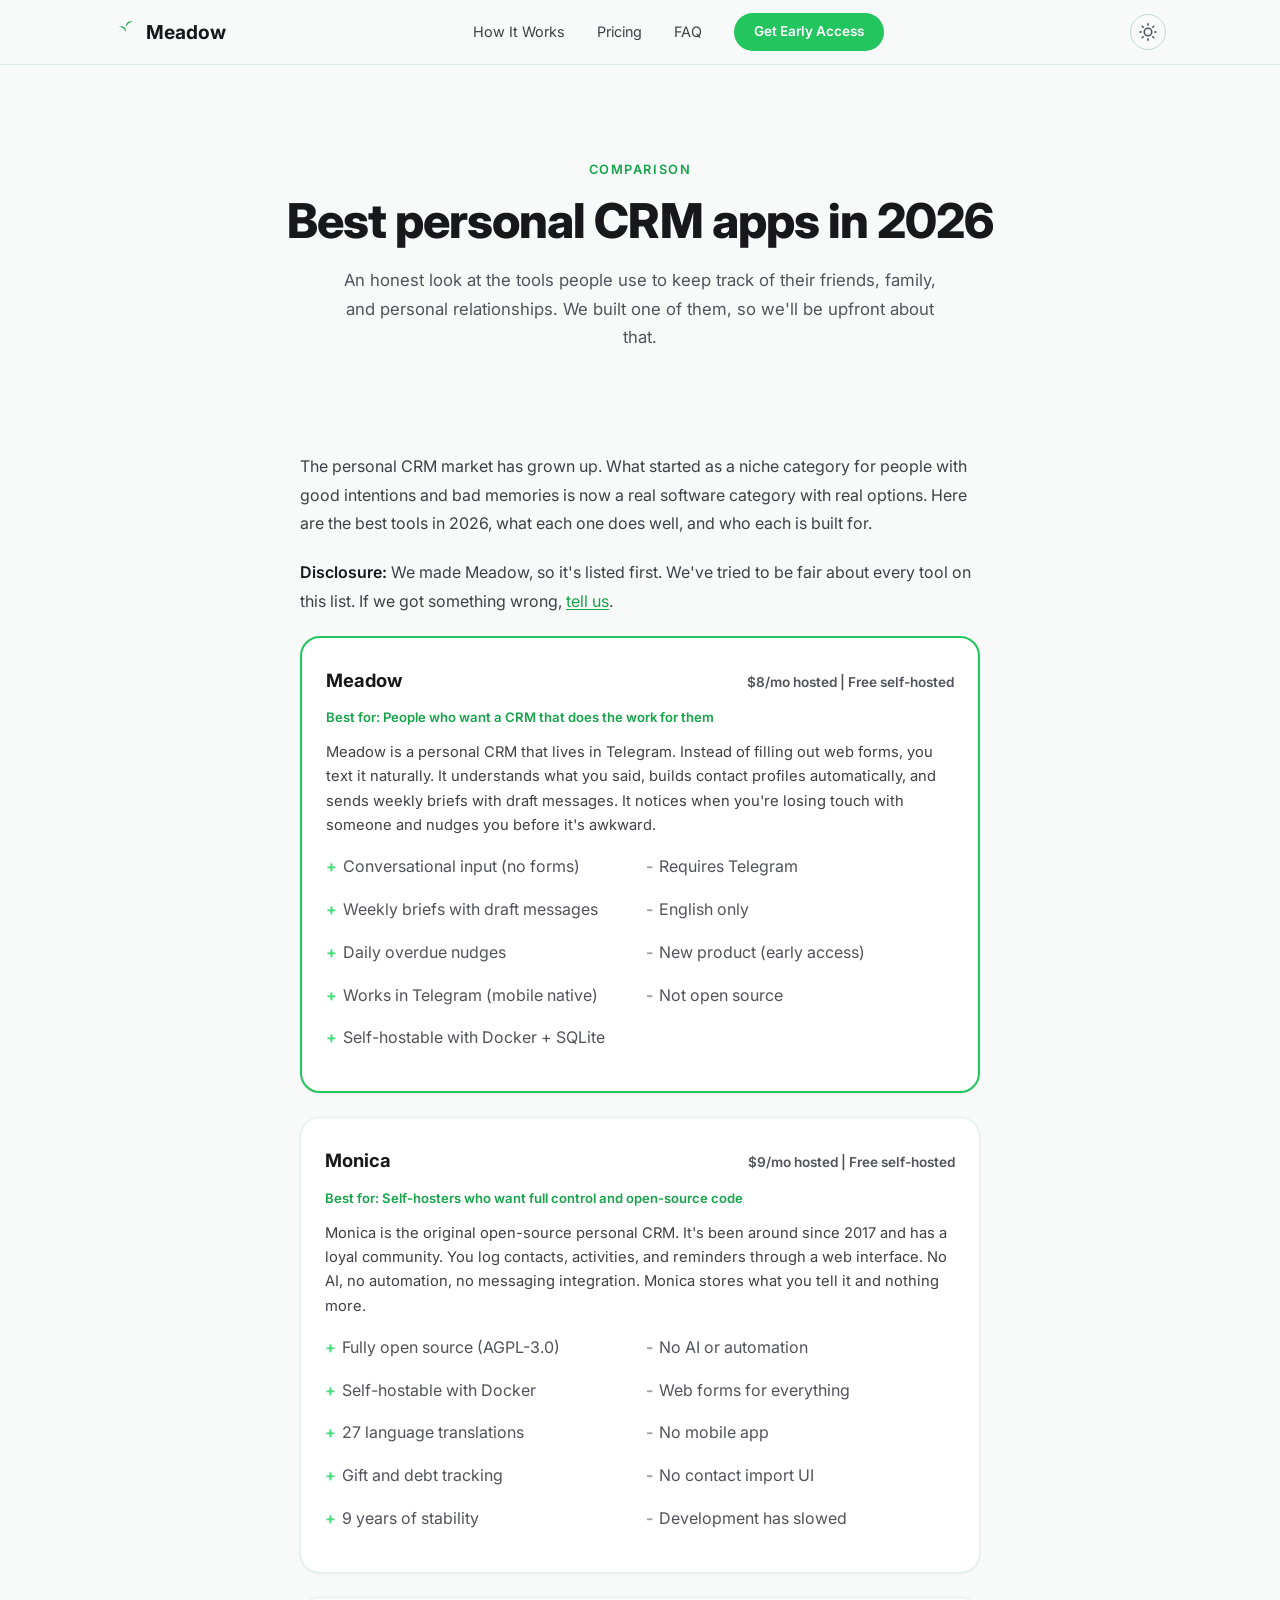
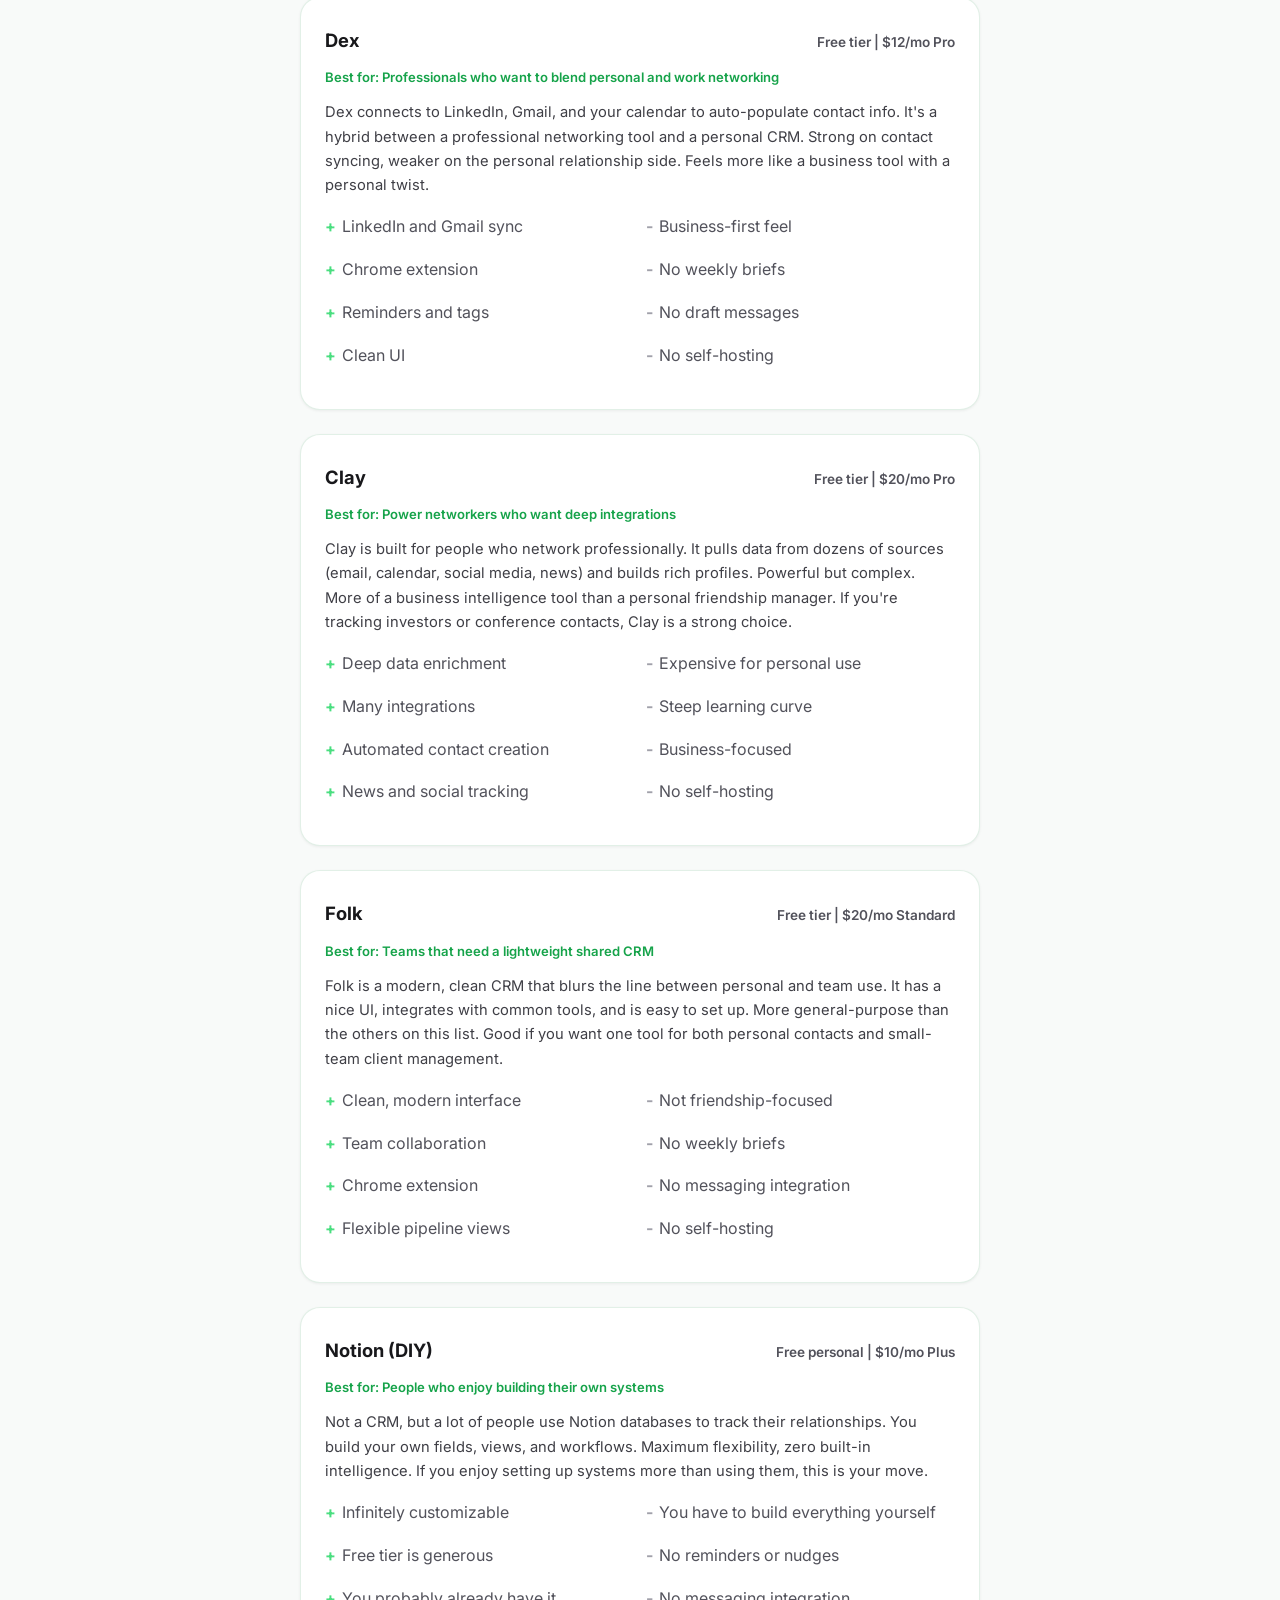
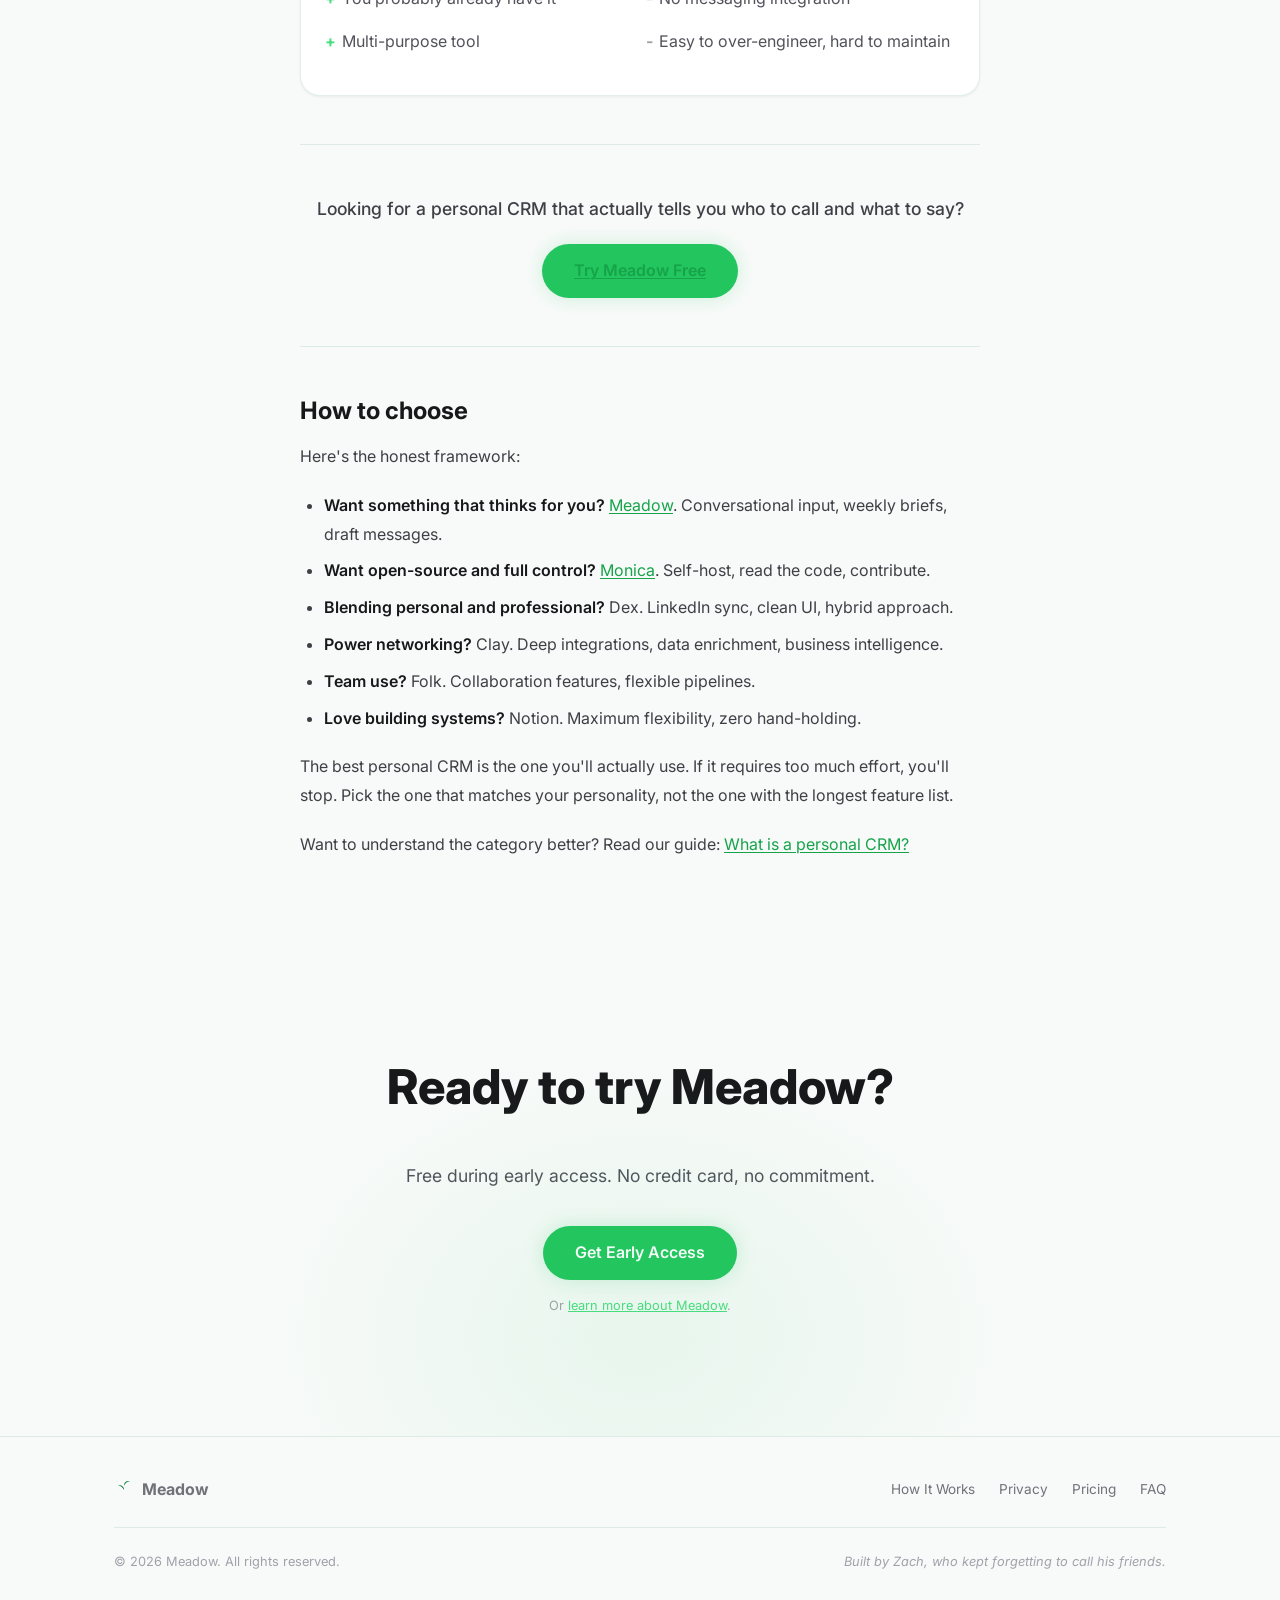
==== best-personal-crm.html @ 77548d85 "Update landing page" ====
<!DOCTYPE html>
<html lang="en" data-theme="light">
<head>
  <meta charset="UTF-8" />
  <meta name="viewport" content="width=device-width, initial-scale=1.0" />
  <title>Best Personal CRM Apps in 2026 | Meadow</title>
  <meta name="description" content="Compare the best personal CRM apps in 2026: Meadow, Monica, Dex, Clay, Folk, and Notion. Honest reviews with pricing, pros, and cons for each tool." />
  <link rel="canonical" href="https://zachmeditates.github.io/meadow-site/best-personal-crm.html" />
  <meta name="theme-color" content="#22c55e" />

  <!-- Open Graph -->
  <meta property="og:title" content="Best Personal CRM Apps in 2026 | Meadow" />
  <meta property="og:description" content="Compare the best personal CRM apps in 2026. Honest reviews of Meadow, Monica, Dex, Clay, Folk, and Notion." />
  <meta property="og:url" content="https://zachmeditates.github.io/meadow-site/best-personal-crm.html" />
  <meta property="og:type" content="article" />
  <meta property="og:site_name" content="Meadow" />
  <meta property="og:image" content="https://zachmeditates.github.io/meadow-site/og-image.png" />

  <!-- Twitter Card -->
  <meta name="twitter:card" content="summary_large_image" />
  <meta name="twitter:title" content="Best Personal CRM Apps in 2026 | Meadow" />
  <meta name="twitter:description" content="Compare the best personal CRM apps in 2026. Honest reviews of Meadow, Monica, Dex, Clay, Folk, and Notion." />
  <meta name="twitter:image" content="https://zachmeditates.github.io/meadow-site/og-image.png" />

  <link rel="icon" type="image/svg+xml" href="favicon.svg" />
  <link rel="preconnect" href="https://fonts.googleapis.com" />
  <link rel="preconnect" href="https://fonts.gstatic.com" crossorigin />
  <link href="https://fonts.googleapis.com/css2?family=Inter:wght@400;500;600;700;800&display=swap" rel="stylesheet" />
  <link rel="stylesheet" href="style.css?v=14" />

  <!-- Structured Data -->
  <script type="application/ld+json">
  {
    "@context": "https://schema.org",
    "@type": "Article",
    "headline": "Best Personal CRM Apps in 2026",
    "description": "An honest comparison of the best personal CRM tools for managing friendships and personal relationships in 2026.",
    "author": {
      "@type": "Person",
      "name": "Zach"
    },
    "publisher": {
      "@type": "Organization",
      "name": "Meadow"
    },
    "datePublished": "2026-03-16",
    "url": "https://zachmeditates.github.io/meadow-site/best-personal-crm.html"
  }
  </script>
</head>
<body>

  <!-- NAV -->
  <nav class="nav">
    <div class="nav__inner">
      <a href="index.html" class="nav__logo">
        <svg class="nav__icon" viewBox="0 0 24 24" fill="currentColor" role="img" aria-label="Meadow logo"><path d="M12 22v-9m0-1c-1-3-5-6-8-5 4-2 7 0 8 3m0-3c1-3 5-6 8-5-4-2-7 0-8 3m0-5c-.5-3-2-6-4-7 3 0 4 3 4 5m0-5c.5-3 2-6 4-7-3 0-4 3-4 5"/></svg>
        Meadow
      </a>
      <div class="nav__links">
        <a href="index.html#how-it-works">How It Works</a>
        <a href="index.html#pricing">Pricing</a>
        <a href="index.html#faq">FAQ</a>
        <a href="index.html#signup" class="btn btn--sm">Get Early Access</a>
      </div>
      <div class="nav__right">
        <button class="theme-toggle" aria-label="Toggle theme" id="theme-btn">
          <svg class="theme-toggle__dark" viewBox="0 0 24 24" fill="none" stroke="currentColor" stroke-width="2" stroke-linecap="round" stroke-linejoin="round"><path d="M21 12.79A9 9 0 1 1 11.21 3 7 7 0 0 0 21 12.79z"/></svg>
          <svg class="theme-toggle__light" viewBox="0 0 24 24" fill="none" stroke="currentColor" stroke-width="2" stroke-linecap="round" stroke-linejoin="round"><circle cx="12" cy="12" r="5"/><line x1="12" y1="1" x2="12" y2="3"/><line x1="12" y1="21" x2="12" y2="23"/><line x1="4.22" y1="4.22" x2="5.64" y2="5.64"/><line x1="18.36" y1="18.36" x2="19.78" y2="19.78"/><line x1="1" y1="12" x2="3" y2="12"/><line x1="21" y1="12" x2="23" y2="12"/><line x1="4.22" y1="19.78" x2="5.64" y2="18.36"/><line x1="18.36" y1="5.64" x2="19.78" y2="4.22"/></svg>
        </button>
        <button class="nav__mobile" aria-label="Menu" id="nav-mobile-btn">
          <svg viewBox="0 0 24 24" fill="none" stroke="currentColor" stroke-width="2"><path d="M3 12h18M3 6h18M3 18h18"/></svg>
        </button>
      </div>
    </div>
  </nav>

  <main>

  <!-- HERO -->
  <section class="article-hero">
    <div class="container">
      <div class="section-label">Comparison</div>
      <h1 class="article-hero__title">Best personal CRM apps in 2026</h1>
      <p class="article-hero__sub">An honest look at the tools people use to keep track of their friends, family, and personal relationships. We built one of them, so we'll be upfront about that.</p>
    </div>
  </section>

  <!-- ARTICLE BODY -->
  <section class="article">
    <div class="container">
      <div class="article__body">

        <p>The personal CRM market has grown up. What started as a niche category for people with good intentions and bad memories is now a real software category with real options. Here are the best tools in 2026, what each one does well, and who each is built for.</p>
        <p><strong>Disclosure:</strong> We made Meadow, so it's listed first. We've tried to be fair about every tool on this list. If we got something wrong, <a href="mailto:zach.wallace@protonmail.com">tell us</a>.</p>

        <!-- MEADOW -->
        <div class="tool-card tool-card--featured">
          <div class="tool-card__header">
            <span class="tool-card__name">Meadow</span>
            <span class="tool-card__price">$8/mo hosted | Free self-hosted</span>
          </div>
          <div class="tool-card__best">Best for: People who want a CRM that does the work for them</div>
          <div class="tool-card__desc">Meadow is a personal CRM that lives in Telegram. Instead of filling out web forms, you text it naturally. It understands what you said, builds contact profiles automatically, and sends weekly briefs with draft messages. It notices when you're losing touch with someone and nudges you before it's awkward.</div>
          <div class="tool-card__pros-cons">
            <div class="tool-card__pros">
              <ul>
                <li>Conversational input (no forms)</li>
                <li>Weekly briefs with draft messages</li>
                <li>Daily overdue nudges</li>
                <li>Works in Telegram (mobile native)</li>
                <li>Self-hostable with Docker + SQLite</li>
              </ul>
            </div>
            <div class="tool-card__cons">
              <ul>
                <li>Requires Telegram</li>
                <li>English only</li>
                <li>New product (early access)</li>
                <li>Not open source</li>
              </ul>
            </div>
          </div>
        </div>

        <!-- MONICA -->
        <div class="tool-card">
          <div class="tool-card__header">
            <span class="tool-card__name">Monica</span>
            <span class="tool-card__price">$9/mo hosted | Free self-hosted</span>
          </div>
          <div class="tool-card__best">Best for: Self-hosters who want full control and open-source code</div>
          <div class="tool-card__desc">Monica is the original open-source personal CRM. It's been around since 2017 and has a loyal community. You log contacts, activities, and reminders through a web interface. No AI, no automation, no messaging integration. Monica stores what you tell it and nothing more.</div>
          <div class="tool-card__pros-cons">
            <div class="tool-card__pros">
              <ul>
                <li>Fully open source (AGPL-3.0)</li>
                <li>Self-hostable with Docker</li>
                <li>27 language translations</li>
                <li>Gift and debt tracking</li>
                <li>9 years of stability</li>
              </ul>
            </div>
            <div class="tool-card__cons">
              <ul>
                <li>No AI or automation</li>
                <li>Web forms for everything</li>
                <li>No mobile app</li>
                <li>No contact import UI</li>
                <li>Development has slowed</li>
              </ul>
            </div>
          </div>
        </div>

        <!-- DEX -->
        <div class="tool-card">
          <div class="tool-card__header">
            <span class="tool-card__name">Dex</span>
            <span class="tool-card__price">Free tier | $12/mo Pro</span>
          </div>
          <div class="tool-card__best">Best for: Professionals who want to blend personal and work networking</div>
          <div class="tool-card__desc">Dex connects to LinkedIn, Gmail, and your calendar to auto-populate contact info. It's a hybrid between a professional networking tool and a personal CRM. Strong on contact syncing, weaker on the personal relationship side. Feels more like a business tool with a personal twist.</div>
          <div class="tool-card__pros-cons">
            <div class="tool-card__pros">
              <ul>
                <li>LinkedIn and Gmail sync</li>
                <li>Chrome extension</li>
                <li>Reminders and tags</li>
                <li>Clean UI</li>
              </ul>
            </div>
            <div class="tool-card__cons">
              <ul>
                <li>Business-first feel</li>
                <li>No weekly briefs</li>
                <li>No draft messages</li>
                <li>No self-hosting</li>
              </ul>
            </div>
          </div>
        </div>

        <!-- CLAY -->
        <div class="tool-card">
          <div class="tool-card__header">
            <span class="tool-card__name">Clay</span>
            <span class="tool-card__price">Free tier | $20/mo Pro</span>
          </div>
          <div class="tool-card__best">Best for: Power networkers who want deep integrations</div>
          <div class="tool-card__desc">Clay is built for people who network professionally. It pulls data from dozens of sources (email, calendar, social media, news) and builds rich profiles. Powerful but complex. More of a business intelligence tool than a personal friendship manager. If you're tracking investors or conference contacts, Clay is a strong choice.</div>
          <div class="tool-card__pros-cons">
            <div class="tool-card__pros">
              <ul>
                <li>Deep data enrichment</li>
                <li>Many integrations</li>
                <li>Automated contact creation</li>
                <li>News and social tracking</li>
              </ul>
            </div>
            <div class="tool-card__cons">
              <ul>
                <li>Expensive for personal use</li>
                <li>Steep learning curve</li>
                <li>Business-focused</li>
                <li>No self-hosting</li>
              </ul>
            </div>
          </div>
        </div>

        <!-- FOLK -->
        <div class="tool-card">
          <div class="tool-card__header">
            <span class="tool-card__name">Folk</span>
            <span class="tool-card__price">Free tier | $20/mo Standard</span>
          </div>
          <div class="tool-card__best">Best for: Teams that need a lightweight shared CRM</div>
          <div class="tool-card__desc">Folk is a modern, clean CRM that blurs the line between personal and team use. It has a nice UI, integrates with common tools, and is easy to set up. More general-purpose than the others on this list. Good if you want one tool for both personal contacts and small-team client management.</div>
          <div class="tool-card__pros-cons">
            <div class="tool-card__pros">
              <ul>
                <li>Clean, modern interface</li>
                <li>Team collaboration</li>
                <li>Chrome extension</li>
                <li>Flexible pipeline views</li>
              </ul>
            </div>
            <div class="tool-card__cons">
              <ul>
                <li>Not friendship-focused</li>
                <li>No weekly briefs</li>
                <li>No messaging integration</li>
                <li>No self-hosting</li>
              </ul>
            </div>
          </div>
        </div>

        <!-- NOTION -->
        <div class="tool-card">
          <div class="tool-card__header">
            <span class="tool-card__name">Notion (DIY)</span>
            <span class="tool-card__price">Free personal | $10/mo Plus</span>
          </div>
          <div class="tool-card__best">Best for: People who enjoy building their own systems</div>
          <div class="tool-card__desc">Not a CRM, but a lot of people use Notion databases to track their relationships. You build your own fields, views, and workflows. Maximum flexibility, zero built-in intelligence. If you enjoy setting up systems more than using them, this is your move.</div>
          <div class="tool-card__pros-cons">
            <div class="tool-card__pros">
              <ul>
                <li>Infinitely customizable</li>
                <li>Free tier is generous</li>
                <li>You probably already have it</li>
                <li>Multi-purpose tool</li>
              </ul>
            </div>
            <div class="tool-card__cons">
              <ul>
                <li>You have to build everything yourself</li>
                <li>No reminders or nudges</li>
                <li>No messaging integration</li>
                <li>Easy to over-engineer, hard to maintain</li>
              </ul>
            </div>
          </div>
        </div>

        <div class="article__cta">
          <p>Looking for a personal CRM that actually tells you who to call and what to say?</p>
          <a href="index.html#signup" class="btn btn--lg">Try Meadow Free</a>
        </div>

        <h2>How to choose</h2>
        <p>Here's the honest framework:</p>
        <ul>
          <li><strong>Want something that thinks for you?</strong> <a href="index.html">Meadow</a>. Conversational input, weekly briefs, draft messages.</li>
          <li><strong>Want open-source and full control?</strong> <a href="vs-monica.html">Monica</a>. Self-host, read the code, contribute.</li>
          <li><strong>Blending personal and professional?</strong> Dex. LinkedIn sync, clean UI, hybrid approach.</li>
          <li><strong>Power networking?</strong> Clay. Deep integrations, data enrichment, business intelligence.</li>
          <li><strong>Team use?</strong> Folk. Collaboration features, flexible pipelines.</li>
          <li><strong>Love building systems?</strong> Notion. Maximum flexibility, zero hand-holding.</li>
        </ul>
        <p>The best personal CRM is the one you'll actually use. If it requires too much effort, you'll stop. Pick the one that matches your personality, not the one with the longest feature list.</p>

        <p>Want to understand the category better? Read our guide: <a href="what-is-personal-crm.html">What is a personal CRM?</a></p>

      </div>
    </div>
  </section>

  <!-- CTA -->
  <section class="cta" id="listicle-signup">
    <div class="container">
      <div class="cta__glow"></div>
      <h2 class="section-title">Ready to try Meadow?</h2>
      <p class="cta__sub">Free during early access. No credit card, no commitment.</p>
      <div style="text-align: center;">
        <a href="index.html#signup" class="btn btn--lg">Get Early Access</a>
      </div>
      <p class="cta__fine" style="margin-top: 16px;">Or <a href="index.html" style="color: var(--green-400); text-decoration: underline;">learn more about Meadow</a>.</p>
    </div>
  </section>

  </main>

  <!-- FOOTER -->
  <footer class="footer">
    <div class="container">
      <div class="footer__top">
        <div class="footer__brand">
          <svg class="footer__icon" viewBox="0 0 24 24" fill="currentColor"><path d="M12 22v-9m0-1c-1-3-5-6-8-5 4-2 7 0 8 3m0-3c1-3 5-6 8-5-4-2-7 0-8 3m0-5c-.5-3-2-6-4-7 3 0 4 3 4 5m0-5c.5-3 2-6 4-7-3 0-4 3-4 5"/></svg>
          Meadow
        </div>
        <nav class="footer__links" aria-label="Footer navigation">
          <a href="index.html#how-it-works">How It Works</a>
          <a href="index.html#privacy">Privacy</a>
          <a href="index.html#pricing">Pricing</a>
          <a href="index.html#faq">FAQ</a>
        </nav>
      </div>
      <div class="footer__bottom">
        <div class="footer__copy">&copy; 2026 Meadow. All rights reserved.</div>
        <div class="footer__made">Built by Zach, who kept forgetting to call his friends.</div>
      </div>
    </div>
  </footer>

  <script>
    function toggleTheme() {
      var html = document.documentElement;
      var current = html.getAttribute('data-theme');
      var next = current === 'light' ? 'dark' : 'light';
      html.setAttribute('data-theme', next);
      localStorage.setItem('meadow-theme', next);
    }
    (function() {
      var saved = localStorage.getItem('meadow-theme');
      if (saved) document.documentElement.setAttribute('data-theme', saved);
    })();
    document.getElementById('theme-btn').addEventListener('click', toggleTheme);
    document.getElementById('nav-mobile-btn').addEventListener('click', function() {
      document.querySelector('.nav__links').classList.toggle('open');
    });
  </script>

</body>
</html>
---- style.css ----
/* ============================================
   MEADOW LANDING PAGE
   Green-themed, modern, single-page
   ============================================ */

:root {
  --green-50:  #f0fdf4;
  --green-100: #dcfce7;
  --green-200: #bbf7d0;
  --green-300: #86efac;
  --green-400: #4ade80;
  --green-500: #22c55e;
  --green-600: #16a34a;
  --green-700: #15803d;
  --green-800: #166534;
  --green-900: #14532d;
  --green-950: #052e16;

  --gray-50:  #fafafa;
  --gray-100: #f4f4f5;
  --gray-200: #e4e4e7;
  --gray-300: #d4d4d8;
  --gray-400: #a1a1aa;
  --gray-500: #71717a;
  --gray-600: #52525b;
  --gray-700: #3f3f46;
  --gray-800: #27272a;
  --gray-900: #18181b;
  --gray-950: #09090b;

  --font: 'Inter', -apple-system, BlinkMacSystemFont, 'Segoe UI', sans-serif;
  --radius: 12px;
  --radius-lg: 20px;
  --radius-full: 9999px;

  /* Default = dark theme */
  --bg:       #050a07;
  --bg-card:  #0d1510;
  --bg-card-hover: #111f16;
  --border:   rgba(34, 197, 94, 0.12);
  --border-bright: rgba(34, 197, 94, 0.25);
  --text-primary: #ffffff;
  --text-secondary: var(--gray-300);
  --text-muted: var(--gray-400);
  --text-faint: var(--gray-500);
  --text-dim: var(--gray-600);
  --nav-bg: rgba(5, 10, 7, 0.8);
  --nav-mobile-bg: rgba(5, 10, 7, 0.95);
  --bubble-user-bg: var(--green-600);
  --bubble-user-text: #fff;
  --glow-color: rgba(34, 197, 94, 0.12);
  --btn-ghost-hover-bg: rgba(34, 197, 94, 0.08);
  --input-bg: var(--bg-card);
  --input-text: #fff;
  --input-placeholder: var(--gray-600);
}

[data-theme="light"] {
  --bg:       #f8faf9;
  --bg-card:  #ffffff;
  --bg-card-hover: #f0fdf4;
  --border:   rgba(21, 128, 61, 0.12);
  --border-bright: rgba(21, 128, 61, 0.25);
  --text-primary: var(--gray-900);
  --text-secondary: var(--gray-700);
  --text-muted: var(--gray-600);
  --text-faint: var(--gray-500);
  --text-dim: var(--gray-400);
  --nav-bg: rgba(248, 250, 249, 0.85);
  --nav-mobile-bg: rgba(248, 250, 249, 0.97);
  --bubble-user-bg: var(--green-500);
  --bubble-user-text: #fff;
  --glow-color: rgba(34, 197, 94, 0.08);
  --btn-ghost-hover-bg: rgba(34, 197, 94, 0.06);
  --input-bg: #fff;
  --input-text: var(--gray-900);
  --input-placeholder: var(--gray-400);
}

/* Light theme element overrides */
[data-theme="light"] .gradient-text {
  background: linear-gradient(135deg, var(--green-600) 0%, var(--green-500) 50%, var(--green-700) 100%);
  -webkit-background-clip: text;
  -webkit-text-fill-color: transparent;
  background-clip: text;
}

[data-theme="light"] .btn--lg {
  box-shadow: 0 0 20px rgba(34, 197, 94, 0.2);
}

[data-theme="light"] .btn--lg:hover {
  box-shadow: 0 0 32px rgba(34, 197, 94, 0.3);
}

[data-theme="light"] .section-label {
  color: var(--green-600);
}

[data-theme="light"] .chat__name {
  color: var(--green-600);
}

[data-theme="light"] .brief__tag--bday {
  color: var(--green-600);
}

[data-theme="light"] .brief__card-header {
  background: rgba(34, 197, 94, 0.04);
  color: var(--green-600);
}

[data-theme="light"] .cta__success {
  color: var(--green-600);
}

[data-theme="light"] .how__step-num {
  color: var(--green-600);
}

[data-theme="light"] .nav__icon {
  color: var(--green-600);
}

[data-theme="light"] .trust__icon {
  background: rgba(34, 197, 94, 0.08);
}

[data-theme="light"] .trust__icon svg {
  color: var(--green-600);
}

[data-theme="light"] .trust__item {
  box-shadow: 0 1px 3px rgba(0, 0, 0, 0.06);
}

[data-theme="light"] .trust__item:hover {
  box-shadow: 0 4px 12px rgba(0, 0, 0, 0.08);
}

[data-theme="light"] .contact-card {
  box-shadow: 0 1px 3px rgba(0, 0, 0, 0.06);
}

[data-theme="light"] .phone-mockup {
  box-shadow: 0 4px 24px rgba(0, 0, 0, 0.08);
}

[data-theme="light"] .brief__card {
  box-shadow: 0 1px 3px rgba(0, 0, 0, 0.06);
}

[data-theme="light"] .contact-card__avatar {
  background: rgba(34, 197, 94, 0.12);
  color: var(--green-600);
}

/* Theme toggle visibility */
.theme-toggle__light { display: none; }
.theme-toggle__dark { display: block; }
[data-theme="light"] .theme-toggle__light { display: block; }
[data-theme="light"] .theme-toggle__dark { display: none; }

/* RESET */
*, *::before, *::after { box-sizing: border-box; margin: 0; padding: 0; }

html {
  scroll-behavior: smooth;
  -webkit-font-smoothing: antialiased;
  -moz-osx-font-smoothing: grayscale;
}

body {
  font-family: var(--font);
  background: var(--bg);
  color: var(--text-secondary);
  line-height: 1.6;
  overflow-x: hidden;
  transition: background 0.3s ease, color 0.3s ease;
}

.container {
  max-width: 1100px;
  margin: 0 auto;
  padding: 0 24px;
}

a { color: inherit; text-decoration: none; }

/* ---- SECTION TITLES ---- */
.section-label {
  font-size: 0.8rem;
  font-weight: 600;
  text-transform: uppercase;
  letter-spacing: 0.12em;
  color: var(--green-400);
  margin-bottom: 12px;
  text-align: center;
}

.section-title {
  font-size: clamp(2rem, 4.5vw, 3rem);
  font-weight: 800;
  color: var(--text-primary);
  line-height: 1.15;
  text-align: center;
  margin-bottom: 48px;
}

/* ---- BUTTONS ---- */
.btn {
  display: inline-flex;
  align-items: center;
  justify-content: center;
  font-family: var(--font);
  font-weight: 600;
  border: none;
  cursor: pointer;
  border-radius: var(--radius-full);
  transition: all 0.25s ease;
  white-space: nowrap;
}

.btn--sm {
  font-size: 0.85rem;
  padding: 8px 20px;
  background: var(--green-500);
  color: #fff;
}

.btn--sm:hover { background: var(--green-400); }

.btn--lg {
  font-size: 1rem;
  padding: 14px 32px;
  background: var(--green-500);
  color: #fff;
  box-shadow: 0 0 24px rgba(34, 197, 94, 0.3);
}

.btn--lg:hover {
  background: var(--green-400);
  box-shadow: 0 0 40px rgba(34, 197, 94, 0.45);
  transform: translateY(-1px);
}

.btn--ghost {
  background: transparent;
  color: var(--text-secondary);
  border: 1px solid var(--border-bright);
  box-shadow: none;
}

.btn--ghost:hover {
  background: var(--btn-ghost-hover-bg);
  color: var(--text-primary);
  box-shadow: none;
  transform: translateY(-1px);
}

/* ---- NAV ---- */
.nav {
  position: fixed;
  top: 0;
  left: 0;
  right: 0;
  z-index: 100;
  backdrop-filter: blur(16px);
  -webkit-backdrop-filter: blur(16px);
  background: var(--nav-bg);
  border-bottom: 1px solid var(--border);
  transition: background 0.3s ease;
}

.nav__inner {
  max-width: 1100px;
  margin: 0 auto;
  padding: 0 24px;
  height: 64px;
  display: flex;
  align-items: center;
  justify-content: space-between;
}

.nav__logo {
  display: flex;
  align-items: center;
  gap: 8px;
  font-size: 1.2rem;
  font-weight: 700;
  color: var(--text-primary);
}

.nav__icon {
  width: 24px;
  height: 24px;
  color: var(--green-400);
}

.nav__links {
  display: flex;
  align-items: center;
  gap: 32px;
}

.nav__links a:not(.btn) {
  font-size: 0.9rem;
  color: var(--text-secondary);
  transition: color 0.2s;
}

.nav__links a:not(.btn):hover { color: var(--text-primary); }

.nav__mobile {
  display: none;
  background: none;
  border: none;
  cursor: pointer;
}

.nav__mobile svg {
  width: 24px;
  height: 24px;
  color: var(--text-secondary);
}

.nav__right {
  display: flex;
  align-items: center;
  gap: 12px;
}

.theme-toggle {
  display: flex;
  align-items: center;
  justify-content: center;
  width: 36px;
  height: 36px;
  background: none;
  border: 1px solid var(--border-bright);
  border-radius: 50%;
  cursor: pointer;
  transition: all 0.2s;
}

.theme-toggle svg {
  width: 18px;
  height: 18px;
  color: var(--text-muted);
}

.theme-toggle:hover {
  background: var(--btn-ghost-hover-bg);
  border-color: var(--green-500);
}

.theme-toggle:hover svg {
  color: var(--green-500);
}

/* ---- HERO: Horizontal Split ---- */
.hero {
  position: relative;
  padding: 140px 0 80px;
  overflow: hidden;
}

.hero__glow {
  position: absolute;
  top: -200px;
  left: 50%;
  transform: translateX(-50%);
  width: 800px;
  height: 600px;
  background: radial-gradient(ellipse, var(--glow-color) 0%, transparent 70%);
  pointer-events: none;
}

.hero__split {
  display: flex;
  align-items: center;
  gap: 64px;
}

.hero__text {
  flex: 1;
  min-width: 0;
}

.hero__title {
  font-size: clamp(2rem, 4vw, 3.2rem);
  font-weight: 800;
  color: var(--text-primary);
  line-height: 1.15;
  margin-bottom: 24px;
  letter-spacing: -0.02em;
}

.hero__sub {
  font-size: 1.1rem;
  color: var(--text-muted);
  line-height: 1.7;
  margin-bottom: 32px;
  max-width: 520px;
}

.hero__cta {
  margin-bottom: 16px;
}

.hero__trust {
  font-size: 0.85rem;
  color: var(--text-faint);
}

.hero__phone {
  flex-shrink: 0;
}

/* ---- PHONE MOCKUP ---- */
.phone-mockup {
  width: 320px;
  background: var(--bg-card);
  border: 2px solid var(--border-bright);
  border-radius: 36px;
  padding: 12px;
  position: relative;
}

.phone-mockup__notch {
  width: 100px;
  height: 6px;
  background: var(--border-bright);
  border-radius: var(--radius-full);
  margin: 4px auto 12px;
}

.phone-mockup__screen {
  background: var(--bg);
  border-radius: 24px;
  padding: 20px 16px;
  min-height: 200px;
}

.phone-mockup--sm {
  width: 300px;
}

.phone-mockup--sm .phone-mockup__screen {
  padding: 16px 14px;
}

/* ---- CHAT BUBBLES ---- */
.chat {
  display: flex;
  flex-direction: column;
  gap: 16px;
}

.chat--compact {
  gap: 12px;
}

.chat__msg {
  display: flex;
  flex-direction: column;
}

.chat__msg--user {
  align-items: flex-end;
}

.chat__msg--agent {
  align-items: flex-start;
}

.chat__name {
  font-size: 0.72rem;
  font-weight: 600;
  color: var(--green-400);
  margin-bottom: 4px;
  padding-left: 4px;
}

.chat__bubble {
  max-width: 90%;
  padding: 12px 16px;
  border-radius: 16px;
  font-size: 0.85rem;
  line-height: 1.55;
}

.chat__msg--user .chat__bubble {
  background: var(--bubble-user-bg);
  color: var(--bubble-user-text);
  border-bottom-right-radius: 4px;
}

.chat__msg--agent .chat__bubble {
  background: var(--bg-card);
  border: 1px solid var(--border);
  color: var(--text-secondary);
  border-bottom-left-radius: 4px;
}


/* ---- PROBLEM STATEMENT ---- */
.problem {
  padding: 60px 0 72px;
  background: linear-gradient(180deg, transparent 0%, rgba(34, 197, 94, 0.03) 50%, transparent 100%);
}

.problem__text {
  max-width: 680px;
  margin: 0 auto;
  text-align: center;
  font-size: 1.15rem;
  color: var(--text-secondary);
  line-height: 1.8;
}


/* ---- COMPARE: Old Way vs Meadow ---- */
.compare {
  padding: 0 0 80px;
}

.compare__grid {
  display: grid;
  grid-template-columns: repeat(2, 1fr);
  gap: 24px;
  max-width: 760px;
  margin: 0 auto;
}

.compare__col {
  background: var(--bg-card);
  border: 1px solid var(--border);
  border-radius: var(--radius-lg);
  padding: 32px 28px;
}

.compare__col--new {
  border-color: var(--green-500);
  border-width: 2px;
}

.compare__heading {
  font-size: 1rem;
  font-weight: 700;
  color: var(--text-primary);
  margin-bottom: 20px;
}

.compare__col--old .compare__heading {
  color: var(--text-muted);
}

.compare__list {
  list-style: none;
  display: flex;
  flex-direction: column;
  gap: 14px;
}

.compare__list li {
  display: flex;
  align-items: flex-start;
  gap: 10px;
  font-size: 0.92rem;
  line-height: 1.5;
}

.compare__col--old .compare__list li {
  color: var(--text-faint);
}

.compare__col--new .compare__list li {
  color: var(--text-secondary);
}

.compare__list svg {
  width: 18px;
  height: 18px;
  flex-shrink: 0;
  margin-top: 2px;
}

.compare__col--old .compare__list svg {
  color: var(--text-dim);
}

.compare__col--new .compare__list svg {
  color: var(--green-400);
}

[data-theme="light"] .compare__col {
  box-shadow: 0 1px 3px rgba(0, 0, 0, 0.06);
}

[data-theme="light"] .compare__col--new .compare__list svg {
  color: var(--green-600);
}

@media (max-width: 640px) {
  .compare__grid {
    grid-template-columns: 1fr;
  }

  .compare__col {
    padding: 24px 20px;
  }
}


/* ---- HOW IT WORKS: Alternating Horizontal Steps ---- */
.how {
  padding: 100px 0 120px;
}

.how__step {
  display: flex;
  align-items: center;
  gap: 64px;
  margin-bottom: 80px;
}

.how__step:last-child {
  margin-bottom: 0;
}

.how__step--reverse {
  flex-direction: row-reverse;
}

.how__visual {
  flex: 1;
  display: flex;
  justify-content: center;
  min-width: 0;
}

.how__text {
  flex: 1;
  min-width: 0;
}

.how__step-num {
  font-size: 2.5rem;
  font-weight: 800;
  color: var(--green-500);
  opacity: 0.3;
  line-height: 1;
  margin-bottom: 12px;
}

.how__text h3 {
  font-size: 1.3rem;
  font-weight: 700;
  color: var(--text-primary);
  margin-bottom: 12px;
  line-height: 1.3;
}

.how__text p {
  font-size: 1rem;
  color: var(--text-muted);
  line-height: 1.7;
}


/* ---- CONTACT CARD (How It Works Step 2) ---- */
.contact-card {
  width: 320px;
  background: var(--bg-card);
  border: 1px solid var(--border);
  border-radius: var(--radius-lg);
  overflow: hidden;
}

.contact-card__header {
  display: flex;
  align-items: center;
  gap: 14px;
  padding: 20px 20px 16px;
  border-bottom: 1px solid var(--border);
}

.contact-card__avatar {
  width: 44px;
  height: 44px;
  border-radius: 50%;
  background: rgba(34, 197, 94, 0.15);
  color: var(--green-400);
  display: flex;
  align-items: center;
  justify-content: center;
  font-weight: 700;
  font-size: 1.1rem;
  flex-shrink: 0;
}

.contact-card__name {
  font-size: 1rem;
  font-weight: 700;
  color: var(--text-primary);
}

.contact-card__meta {
  font-size: 0.78rem;
  color: var(--text-faint);
  margin-top: 2px;
}

.contact-card__details {
  padding: 12px 20px 16px;
}

.contact-card__row {
  display: flex;
  justify-content: space-between;
  align-items: baseline;
  padding: 6px 0;
  font-size: 0.85rem;
  color: var(--text-secondary);
}

.contact-card__label {
  font-size: 0.78rem;
  font-weight: 600;
  text-transform: uppercase;
  letter-spacing: 0.06em;
  color: var(--text-faint);
  flex-shrink: 0;
  margin-right: 16px;
}


/* ---- BRIEF CARD (How It Works Step 3) ---- */
.brief__card {
  background: var(--bg-card);
  border: 1px solid var(--border);
  border-radius: var(--radius-lg);
  overflow: hidden;
  width: 360px;
}

.brief__card-header {
  display: flex;
  align-items: center;
  gap: 10px;
  padding: 14px 20px;
  background: rgba(34, 197, 94, 0.06);
  border-bottom: 1px solid var(--border);
  font-size: 0.82rem;
  font-weight: 600;
  color: var(--green-400);
}

.brief__card-header svg {
  width: 16px;
  height: 16px;
}

.brief__card-body {
  padding: 16px 20px;
}

.brief__section {
  margin-bottom: 16px;
}

.brief__section:last-child {
  margin-bottom: 0;
}

.brief__section strong {
  display: block;
  font-size: 0.72rem;
  font-weight: 600;
  text-transform: uppercase;
  letter-spacing: 0.08em;
  color: var(--text-faint);
  margin-bottom: 8px;
}

.brief__row {
  display: flex;
  align-items: center;
  justify-content: space-between;
  padding: 4px 0;
}

.brief__name {
  font-size: 0.85rem;
  color: var(--text-secondary);
}

.brief__tag {
  font-size: 0.68rem;
  font-weight: 600;
  padding: 2px 8px;
  border-radius: var(--radius-full);
  background: rgba(128, 128, 128, 0.1);
  color: var(--text-muted);
}

.brief__tag--urgent {
  background: rgba(239, 68, 68, 0.1);
  color: #f87171;
}

.brief__tag--bday {
  background: rgba(34, 197, 94, 0.1);
  color: var(--green-400);
}

.brief__draft {
  font-size: 0.82rem;
  color: var(--text-muted);
  font-style: italic;
  padding: 8px 12px;
  background: rgba(255, 255, 255, 0.02);
  border-radius: 8px;
  border: 1px solid var(--border);
  line-height: 1.5;
}


/* ---- INTERACTIVE DEMO ---- */
.demo {
  padding: 80px 0 100px;
  text-align: center;
}

.demo__sub {
  font-size: 1rem;
  color: var(--text-muted);
  margin-bottom: 40px;
}

.demo__phone {
  display: flex;
  justify-content: center;
  margin-bottom: 32px;
}

.phone-mockup--demo {
  width: 360px;
}

.phone-mockup--demo .phone-mockup__screen {
  min-height: 340px;
  display: flex;
  flex-direction: column;
}

.demo__chat {
  flex: 1;
  overflow-y: auto;
  padding: 16px 12px 8px;
  display: flex;
  flex-direction: column;
  gap: 12px;
  max-height: 400px;
}

.demo__prompts {
  padding: 8px 12px 16px;
  display: flex;
  justify-content: center;
}

.demo__prompt-btn {
  display: inline-block;
  padding: 10px 20px;
  font-family: var(--font);
  font-size: 0.88rem;
  font-weight: 500;
  color: var(--bubble-user-text);
  background: var(--bubble-user-bg);
  border: none;
  border-radius: 16px 16px 4px 16px;
  cursor: pointer;
  transition: all 0.2s ease;
  max-width: 100%;
  text-align: left;
  line-height: 1.4;
  opacity: 0;
  animation: demoFadeIn 0.3s ease forwards;
}

.demo__prompt-btn:hover {
  transform: translateY(-1px);
  filter: brightness(1.1);
}

.demo__prompt-btn:active {
  transform: translateY(0);
}

.demo__typing {
  display: flex;
  align-items: center;
  gap: 4px;
  padding: 10px 16px;
  background: var(--bg-card);
  border: 1px solid var(--border);
  border-radius: 16px 16px 16px 4px;
  width: fit-content;
}

.demo__typing span {
  width: 6px;
  height: 6px;
  background: var(--text-faint);
  border-radius: 50%;
  animation: demoBounce 1.2s ease-in-out infinite;
}

.demo__typing span:nth-child(2) {
  animation-delay: 0.2s;
}

.demo__typing span:nth-child(3) {
  animation-delay: 0.4s;
}

@keyframes demoBounce {
  0%, 60%, 100% { transform: translateY(0); }
  30% { transform: translateY(-4px); }
}

@keyframes demoFadeIn {
  from { opacity: 0; transform: translateY(8px); }
  to { opacity: 1; transform: translateY(0); }
}

.demo__final {
  display: none;
  text-align: center;
}

.demo__final--visible {
  display: block;
  animation: demoFadeIn 0.5s ease forwards;
}

.demo__final p {
  font-size: 1.1rem;
  color: var(--text-secondary);
  margin-bottom: 20px;
  font-weight: 500;
}

@media (max-width: 640px) {
  .phone-mockup--demo {
    width: 300px;
  }
}


/* ---- TRUST BAR ---- */
.trust {
  padding: 64px 0;
  border-top: 1px solid var(--border);
  border-bottom: 1px solid var(--border);
}

.trust__grid {
  display: grid;
  grid-template-columns: repeat(4, 1fr);
  gap: 24px;
}

.trust__item {
  text-align: center;
  padding: 28px 20px;
  background: var(--bg-card);
  border: 1px solid var(--border);
  border-radius: var(--radius);
  transition: all 0.3s ease;
}

.trust__item:hover {
  border-color: var(--border-bright);
  transform: translateY(-2px);
}

.trust__icon {
  width: 44px;
  height: 44px;
  display: flex;
  align-items: center;
  justify-content: center;
  background: rgba(34, 197, 94, 0.1);
  border-radius: 10px;
  margin: 0 auto 14px;
}

.trust__icon svg {
  width: 22px;
  height: 22px;
  color: var(--green-400);
}

.trust__item h3 {
  font-size: 0.9rem;
  font-weight: 700;
  color: var(--text-primary);
  margin-bottom: 6px;
}

.trust__item p {
  font-size: 0.82rem;
  color: var(--text-muted);
  line-height: 1.55;
}


/* ---- PRICING ---- */
.pricing {
  padding: 100px 0 120px;
}

.pricing__toggle {
  display: flex;
  align-items: center;
  justify-content: center;
  gap: 12px;
  margin-bottom: 48px;
}

.pricing__toggle-label {
  font-size: 0.9rem;
  font-weight: 600;
  color: var(--text-faint);
  cursor: pointer;
  transition: color 0.2s;
  user-select: none;
}

.pricing__toggle-label--active {
  color: var(--text-primary);
}

.pricing__toggle-badge {
  display: inline-block;
  font-size: 0.7rem;
  font-weight: 700;
  text-transform: uppercase;
  letter-spacing: 0.05em;
  background: rgba(34, 197, 94, 0.12);
  color: var(--green-400);
  padding: 2px 8px;
  border-radius: var(--radius-full);
  margin-left: 6px;
  vertical-align: middle;
}

.pricing__toggle-switch {
  position: relative;
  width: 48px;
  height: 26px;
  background: var(--bg-card);
  border: 1px solid var(--border-bright);
  border-radius: var(--radius-full);
  cursor: pointer;
  transition: all 0.25s;
  padding: 0;
  font-family: inherit;
}

.pricing__toggle-switch:hover {
  border-color: var(--green-500);
}

.pricing__toggle-knob {
  position: absolute;
  top: 3px;
  left: 3px;
  width: 18px;
  height: 18px;
  background: var(--text-faint);
  border-radius: 50%;
  transition: all 0.25s;
}

.pricing__toggle-switch--active .pricing__toggle-knob {
  left: 25px;
  background: var(--green-500);
}

.pricing__grid {
  display: grid;
  grid-template-columns: repeat(2, 1fr);
  gap: 24px;
  max-width: 760px;
  margin: 0 auto;
}

.pricing__card {
  position: relative;
  background: var(--bg-card);
  border: 1px solid var(--border);
  border-radius: var(--radius-lg);
  padding: 40px 32px;
  transition: all 0.3s ease;
  display: flex;
  flex-direction: column;
}

.pricing__card:hover {
  border-color: var(--border-bright);
  transform: translateY(-4px);
}

.pricing__card--primary {
  border-top: 3px solid var(--green-500);
}

.pricing__card--primary:hover {
  border-color: var(--border-bright);
  border-top-color: var(--green-400);
}

.pricing__popular {
  position: absolute;
  top: -12px;
  left: 50%;
  transform: translateX(-50%);
  font-size: 0.72rem;
  font-weight: 700;
  text-transform: uppercase;
  letter-spacing: 0.08em;
  background: var(--green-500);
  color: #fff;
  padding: 4px 14px;
  border-radius: var(--radius-full);
  white-space: nowrap;
}

.pricing__price {
  display: flex;
  align-items: baseline;
  gap: 4px;
  margin-bottom: 4px;
}

.pricing__amount {
  font-size: 3rem;
  font-weight: 800;
  color: var(--text-primary);
  line-height: 1;
}

.pricing__period {
  font-size: 1.1rem;
  font-weight: 500;
  color: var(--text-muted);
}

.pricing__pitch {
  font-size: 0.95rem;
  font-weight: 600;
  color: var(--text-secondary);
  margin-bottom: 4px;
}

.pricing__pitch--alt {
  color: var(--text-muted);
}

.pricing__billed {
  font-size: 0.82rem;
  color: var(--text-faint);
  min-height: 1.4em;
  margin-bottom: 24px;
}

.pricing__billed--static {
  color: var(--text-muted);
  font-weight: 500;
}

.pricing__features {
  list-style: none;
  display: flex;
  flex-direction: column;
  gap: 12px;
  margin-bottom: 32px;
  flex: 1;
}

.pricing__features li {
  display: flex;
  align-items: center;
  gap: 10px;
  font-size: 0.92rem;
  color: var(--text-secondary);
}

.pricing__features svg {
  width: 18px;
  height: 18px;
  color: var(--green-400);
  flex-shrink: 0;
}

.pricing__cta {
  width: 100%;
  text-align: center;
}

.pricing__telegram-note {
  text-align: center;
  font-size: 0.88rem;
  color: var(--text-faint);
  margin-top: 32px;
}

.pricing__telegram-note a {
  color: var(--green-400);
  text-decoration: underline;
  text-decoration-thickness: 1px;
  text-underline-offset: 2px;
}

.pricing__telegram-note a:hover {
  color: var(--green-300);
}

/* Light theme pricing overrides */
[data-theme="light"] .pricing__card {
  box-shadow: 0 1px 3px rgba(0, 0, 0, 0.06);
}

[data-theme="light"] .pricing__card:hover {
  box-shadow: 0 4px 12px rgba(0, 0, 0, 0.08);
}

[data-theme="light"] .pricing__toggle-switch {
  background: var(--gray-100);
}

[data-theme="light"] .pricing__toggle-badge {
  color: var(--green-600);
}

[data-theme="light"] .pricing__features svg {
  color: var(--green-600);
}

[data-theme="light"] .pricing__telegram-note a {
  color: var(--green-600);
}


/* ---- FAQ ---- */
.faq {
  padding: 80px 0 100px;
  background: linear-gradient(180deg, transparent 0%, rgba(34, 197, 94, 0.02) 50%, transparent 100%);
}

.faq__list {
  max-width: 700px;
  margin: 0 auto;
  display: flex;
  flex-direction: column;
  gap: 12px;
}

.faq__item {
  background: var(--bg-card);
  border: 1px solid var(--border);
  border-radius: var(--radius-lg);
  overflow: hidden;
  transition: all 0.3s ease;
}

.faq__item:hover {
  border-color: var(--border-bright);
}

.faq__question {
  width: 100%;
  display: flex;
  align-items: center;
  justify-content: space-between;
  padding: 20px 24px;
  background: none;
  border: none;
  cursor: pointer;
  font-family: var(--font);
  font-size: 1rem;
  font-weight: 600;
  color: var(--text-primary);
  text-align: left;
  gap: 16px;
}

.faq__chevron {
  width: 20px;
  height: 20px;
  color: var(--text-faint);
  flex-shrink: 0;
  transition: transform 0.3s ease;
}

.faq__item--open .faq__chevron {
  transform: rotate(180deg);
}

.faq__answer {
  max-height: 0;
  overflow: hidden;
  transition: max-height 0.35s ease, padding 0.35s ease;
  padding: 0 24px;
}

.faq__item--open .faq__answer {
  max-height: 400px;
  padding: 0 24px 20px;
}

.faq__answer p {
  font-size: 0.92rem;
  color: var(--text-muted);
  line-height: 1.7;
}

[data-theme="light"] .faq__item {
  box-shadow: 0 1px 3px rgba(0, 0, 0, 0.06);
}

[data-theme="light"] .faq__item:hover {
  box-shadow: 0 4px 12px rgba(0, 0, 0, 0.08);
}


/* ---- CTA ---- */
.cta {
  position: relative;
  padding: 100px 0 120px;
  text-align: center;
  overflow: hidden;
}

.cta__glow {
  position: absolute;
  bottom: -200px;
  left: 50%;
  transform: translateX(-50%);
  width: 800px;
  height: 600px;
  background: radial-gradient(ellipse, var(--glow-color) 0%, transparent 70%);
  pointer-events: none;
}

.cta__sub {
  font-size: 1.1rem;
  color: var(--text-muted);
  margin-bottom: 36px;
}

.cta__form {
  display: flex;
  gap: 12px;
  justify-content: center;
  max-width: 480px;
  margin: 0 auto 16px;
  flex-wrap: wrap;
}

.cta__input {
  flex: 1;
  min-width: 240px;
  padding: 14px 20px;
  font-family: var(--font);
  font-size: 1rem;
  background: var(--input-bg);
  border: 1px solid var(--border-bright);
  border-radius: var(--radius-full);
  color: var(--input-text);
  outline: none;
  transition: border-color 0.2s;
}

.cta__input::placeholder {
  color: var(--input-placeholder);
}

.cta__input:focus {
  border-color: var(--green-500);
  box-shadow: 0 0 0 3px rgba(34, 197, 94, 0.15);
}

.cta__fine {
  font-size: 0.8rem;
  color: var(--text-dim);
}

.cta__success {
  display: none;
  font-size: 1.1rem;
  color: var(--green-400);
  font-weight: 600;
  padding: 20px;
}

.cta__error {
  font-size: 0.9rem;
  color: #ef4444;
  margin-top: 12px;
}


/* ---- VS-MONICA PAGE ---- */
.vs-hero {
  text-align: center;
  padding: 160px 0 60px;
}

.vs-hero__title {
  font-size: clamp(2.2rem, 5vw, 3.5rem);
  font-weight: 800;
  color: var(--text-primary);
  line-height: 1.15;
  margin-bottom: 20px;
  letter-spacing: -0.02em;
}

.vs-hero__sub {
  font-size: 1.1rem;
  color: var(--text-muted);
  line-height: 1.7;
  max-width: 600px;
  margin: 0 auto 32px;
}

.vs-respect {
  padding: 0 0 60px;
}

.vs-respect__text {
  max-width: 640px;
  margin: 0 auto;
  text-align: center;
  font-size: 0.92rem;
  color: var(--text-faint);
  line-height: 1.7;
  font-style: italic;
}

/* Feature comparison table */
.vs-table-section {
  padding: 60px 0 80px;
}

.vs-table-wrap {
  overflow-x: auto;
  -webkit-overflow-scrolling: touch;
}

.vs-table {
  width: 100%;
  max-width: 760px;
  margin: 0 auto;
  border-collapse: collapse;
  font-size: 0.92rem;
}

.vs-table th {
  padding: 14px 20px;
  text-align: left;
  font-weight: 700;
  font-size: 1rem;
  color: var(--text-primary);
  border-bottom: 2px solid var(--border-bright);
}

.vs-table th.vs-table__meadow {
  color: var(--green-500);
}

.vs-table td {
  padding: 12px 20px;
  border-bottom: 1px solid var(--border);
  color: var(--text-secondary);
  vertical-align: middle;
}

.vs-table td.vs-table__feature {
  font-weight: 600;
  color: var(--text-primary);
}

.vs-table td.vs-table__meadow {
  color: var(--text-secondary);
}

.vs-table tbody tr:hover {
  background: var(--bg-card-hover);
}

.vs-check {
  display: inline-block;
  width: 8px;
  height: 8px;
  border-radius: 50%;
  margin-right: 8px;
  vertical-align: middle;
}

.vs-check--yes { background: var(--green-500); }
.vs-check--no { background: #ef4444; }
.vs-check--neutral { background: var(--gray-400); }

/* Key differences cards */
.vs-diffs {
  padding: 80px 0;
}

.vs-diffs__grid {
  display: grid;
  grid-template-columns: repeat(2, 1fr);
  gap: 24px;
  max-width: 800px;
  margin: 0 auto;
}

.vs-diffs__card {
  background: var(--bg-card);
  border: 1px solid var(--border);
  border-radius: var(--radius-lg);
  padding: 28px 24px;
  transition: all 0.3s ease;
}

.vs-diffs__card:hover {
  border-color: var(--border-bright);
  transform: translateY(-2px);
}

.vs-diffs__icon {
  width: 40px;
  height: 40px;
  display: flex;
  align-items: center;
  justify-content: center;
  background: rgba(34, 197, 94, 0.1);
  border-radius: 10px;
  margin-bottom: 16px;
}

.vs-diffs__icon svg {
  width: 20px;
  height: 20px;
  color: var(--green-400);
}

.vs-diffs__card h3 {
  font-size: 1rem;
  font-weight: 700;
  color: var(--text-primary);
  margin-bottom: 8px;
}

.vs-diffs__card p {
  font-size: 0.88rem;
  color: var(--text-muted);
  line-height: 1.65;
}

/* Honest section */
.vs-honest {
  padding: 80px 0;
  background: linear-gradient(180deg, transparent 0%, rgba(34, 197, 94, 0.02) 50%, transparent 100%);
}

.vs-honest__sub {
  text-align: center;
  font-size: 1rem;
  color: var(--text-muted);
  margin-top: -32px;
  margin-bottom: 48px;
}

.vs-honest__grid {
  display: grid;
  grid-template-columns: repeat(2, 1fr);
  gap: 20px;
  max-width: 700px;
  margin: 0 auto;
}

.vs-honest__item {
  padding: 20px;
  background: var(--bg-card);
  border: 1px solid var(--border);
  border-radius: var(--radius);
}

.vs-honest__item strong {
  display: block;
  font-size: 0.92rem;
  color: var(--text-primary);
  margin-bottom: 6px;
}

.vs-honest__item p {
  font-size: 0.85rem;
  color: var(--text-muted);
  line-height: 1.6;
}

.vs-faq {
  padding: 80px 0;
}

[data-theme="light"] .vs-diffs__card {
  box-shadow: 0 1px 3px rgba(0, 0, 0, 0.06);
}

[data-theme="light"] .vs-diffs__card:hover {
  box-shadow: 0 4px 12px rgba(0, 0, 0, 0.08);
}

[data-theme="light"] .vs-diffs__icon {
  background: rgba(34, 197, 94, 0.08);
}

[data-theme="light"] .vs-diffs__icon svg {
  color: var(--green-600);
}

[data-theme="light"] .vs-honest__item {
  box-shadow: 0 1px 3px rgba(0, 0, 0, 0.06);
}

@media (max-width: 640px) {
  .vs-diffs__grid {
    grid-template-columns: 1fr;
  }

  .vs-honest__grid {
    grid-template-columns: 1fr;
  }

  .vs-table {
    font-size: 0.82rem;
  }

  .vs-table th,
  .vs-table td {
    padding: 10px 12px;
  }
}


/* ---- ARTICLE / LONG-FORM CONTENT ---- */
.article-hero {
  text-align: center;
  padding: 160px 0 60px;
}

.article-hero__title {
  font-size: clamp(2rem, 4.5vw, 3rem);
  font-weight: 800;
  color: var(--text-primary);
  line-height: 1.2;
  margin-bottom: 16px;
  letter-spacing: -0.02em;
}

.article-hero__sub {
  font-size: 1.05rem;
  color: var(--text-muted);
  line-height: 1.7;
  max-width: 600px;
  margin: 0 auto;
}

.article {
  padding: 40px 0 80px;
}

.article__body {
  max-width: 680px;
  margin: 0 auto;
}

.article__body h2 {
  font-size: 1.5rem;
  font-weight: 700;
  color: var(--text-primary);
  margin: 48px 0 16px;
  line-height: 1.3;
}

.article__body h3 {
  font-size: 1.15rem;
  font-weight: 700;
  color: var(--text-primary);
  margin: 32px 0 12px;
  line-height: 1.3;
}

.article__body p {
  font-size: 1rem;
  color: var(--text-secondary);
  line-height: 1.8;
  margin-bottom: 20px;
}

.article__body ul,
.article__body ol {
  margin: 0 0 20px 24px;
  color: var(--text-secondary);
  line-height: 1.8;
}

.article__body li {
  margin-bottom: 8px;
  font-size: 1rem;
}

.article__body strong {
  color: var(--text-primary);
  font-weight: 600;
}

.article__body a {
  color: var(--green-400);
  text-decoration: underline;
  text-decoration-thickness: 1px;
  text-underline-offset: 2px;
}

.article__body a:hover {
  color: var(--green-300);
}

[data-theme="light"] .article__body a {
  color: var(--green-600);
}

[data-theme="light"] .article__body a:hover {
  color: var(--green-700);
}

.article__cta {
  text-align: center;
  padding: 48px 0;
  margin: 48px 0;
  border-top: 1px solid var(--border);
  border-bottom: 1px solid var(--border);
}

.article__cta p {
  font-size: 1.1rem;
  color: var(--text-secondary);
  margin-bottom: 20px;
  font-weight: 500;
}

/* Listicle tool cards */
.tool-card {
  background: var(--bg-card);
  border: 1px solid var(--border);
  border-radius: var(--radius-lg);
  padding: 28px 24px;
  margin-bottom: 24px;
  transition: all 0.3s ease;
}

.tool-card:hover {
  border-color: var(--border-bright);
}

.tool-card--featured {
  border-color: var(--green-500);
  border-width: 2px;
}

.tool-card__header {
  display: flex;
  align-items: baseline;
  justify-content: space-between;
  margin-bottom: 12px;
  flex-wrap: wrap;
  gap: 8px;
}

.tool-card__name {
  font-size: 1.15rem;
  font-weight: 700;
  color: var(--text-primary);
}

.tool-card__price {
  font-size: 0.85rem;
  font-weight: 600;
  color: var(--text-muted);
}

.tool-card__best {
  font-size: 0.82rem;
  font-weight: 600;
  color: var(--green-400);
  margin-bottom: 12px;
}

[data-theme="light"] .tool-card__best {
  color: var(--green-600);
}

.tool-card__desc {
  font-size: 0.92rem;
  color: var(--text-secondary);
  line-height: 1.65;
  margin-bottom: 12px;
}

.tool-card__pros-cons {
  display: grid;
  grid-template-columns: 1fr 1fr;
  gap: 12px;
  font-size: 0.85rem;
}

.tool-card__pros-cons ul {
  list-style: none;
  margin: 0;
  padding: 0;
}

.tool-card__pros-cons li {
  padding: 3px 0;
  color: var(--text-muted);
}

.tool-card__pros-cons li::before {
  margin-right: 6px;
}

.tool-card__pros li::before {
  content: "+";
  color: var(--green-400);
  font-weight: 700;
}

.tool-card__cons li::before {
  content: "-";
  color: var(--text-dim);
  font-weight: 700;
}

[data-theme="light"] .tool-card {
  box-shadow: 0 1px 3px rgba(0, 0, 0, 0.06);
}

[data-theme="light"] .tool-card:hover {
  box-shadow: 0 4px 12px rgba(0, 0, 0, 0.08);
}

@media (max-width: 640px) {
  .tool-card__pros-cons {
    grid-template-columns: 1fr;
  }
}


/* ---- EASTER EGG ---- */
.pi-egg {
  position: fixed;
  bottom: 10px;
  left: 12px;
  right: auto;
  font-size: 0.9rem;
  color: var(--text-dim);
  text-decoration: none;
  opacity: 0.15;
  transition: opacity 0.2s;
  z-index: 10;
  cursor: pointer;
  line-height: 1;
  pointer-events: auto;
}

.pi-egg:hover {
  opacity: 0.4;
}

/* ---- FOOTER ---- */
.footer {
  border-top: 1px solid var(--border);
  padding: 40px 0 32px;
}

.footer__top {
  display: flex;
  align-items: center;
  justify-content: space-between;
  margin-bottom: 24px;
  padding-bottom: 24px;
  border-bottom: 1px solid var(--border);
}

.footer__brand {
  display: flex;
  align-items: center;
  gap: 8px;
  font-size: 1rem;
  font-weight: 700;
  color: var(--text-faint);
}

.footer__icon {
  width: 20px;
  height: 20px;
  color: var(--green-700);
}

.footer__links {
  display: flex;
  gap: 24px;
}

.footer__links a {
  font-size: 0.85rem;
  color: var(--text-faint);
  transition: color 0.2s;
}

.footer__links a:hover {
  color: var(--text-primary);
}

.footer__bottom {
  display: flex;
  align-items: center;
  justify-content: space-between;
}

.footer__copy {
  font-size: 0.8rem;
  color: var(--text-dim);
}

.footer__made {
  font-size: 0.8rem;
  color: var(--text-dim);
  font-style: italic;
}


/* ---- ANIMATIONS ---- */
.animate {
  opacity: 0;
  transform: translateY(24px);
  transition: opacity 0.6s ease, transform 0.6s ease;
}

.animate.visible {
  opacity: 1;
  transform: translateY(0);
}

.how__step.animate:nth-child(2) { transition-delay: 0.1s; }
.how__step.animate:nth-child(3) { transition-delay: 0.2s; }

.trust__item.animate:nth-child(2) { transition-delay: 0.1s; }
.trust__item.animate:nth-child(3) { transition-delay: 0.2s; }
.trust__item.animate:nth-child(4) { transition-delay: 0.3s; }


/* ---- RESPONSIVE ---- */
@media (max-width: 900px) {
  .hero__split {
    flex-direction: column;
    gap: 48px;
    text-align: center;
  }

  .hero__sub {
    margin-left: auto;
    margin-right: auto;
  }

  .hero__cta {
    display: flex;
    justify-content: center;
  }

  .how__step,
  .how__step--reverse {
    flex-direction: column;
    gap: 32px;
    text-align: center;
  }

  .trust__grid {
    grid-template-columns: repeat(2, 1fr);
  }

  .pricing__grid {
    max-width: 440px;
  }
}

@media (max-width: 640px) {
  .nav__links {
    display: none;
    position: absolute;
    top: 64px;
    left: 0;
    right: 0;
    background: var(--nav-mobile-bg);
    backdrop-filter: blur(16px);
    flex-direction: column;
    padding: 24px;
    gap: 20px;
    border-bottom: 1px solid var(--border);
  }

  .nav__links.open { display: flex; }
  .nav__mobile { display: block; }

  .hero {
    padding: 120px 0 60px;
  }

  .hero__title {
    font-size: clamp(1.6rem, 7vw, 2.4rem);
  }

  .hero__phone {
    display: flex;
    justify-content: center;
  }

  .phone-mockup {
    width: 280px;
  }

  .phone-mockup--sm {
    width: 260px;
  }

  .hero__cta .btn--lg {
    width: 100%;
  }

  .problem__text {
    font-size: 1rem;
  }

  .contact-card {
    width: 280px;
  }

  .brief__card {
    width: 300px;
  }

  .trust__grid {
    grid-template-columns: repeat(2, 1fr);
    gap: 16px;
  }

  .trust__item {
    padding: 20px 16px;
  }

  .pricing__grid {
    grid-template-columns: 1fr;
  }

  .pricing__card {
    padding: 32px 24px;
  }

  .cta__form {
    flex-direction: column;
    align-items: stretch;
  }

  .cta__input {
    min-width: auto;
  }

  .footer__top {
    flex-direction: column;
    gap: 16px;
    text-align: center;
  }

  .footer__links {
    flex-wrap: wrap;
    justify-content: center;
    gap: 16px;
  }

  .footer__bottom {
    flex-direction: column;
    gap: 8px;
    text-align: center;
  }
}
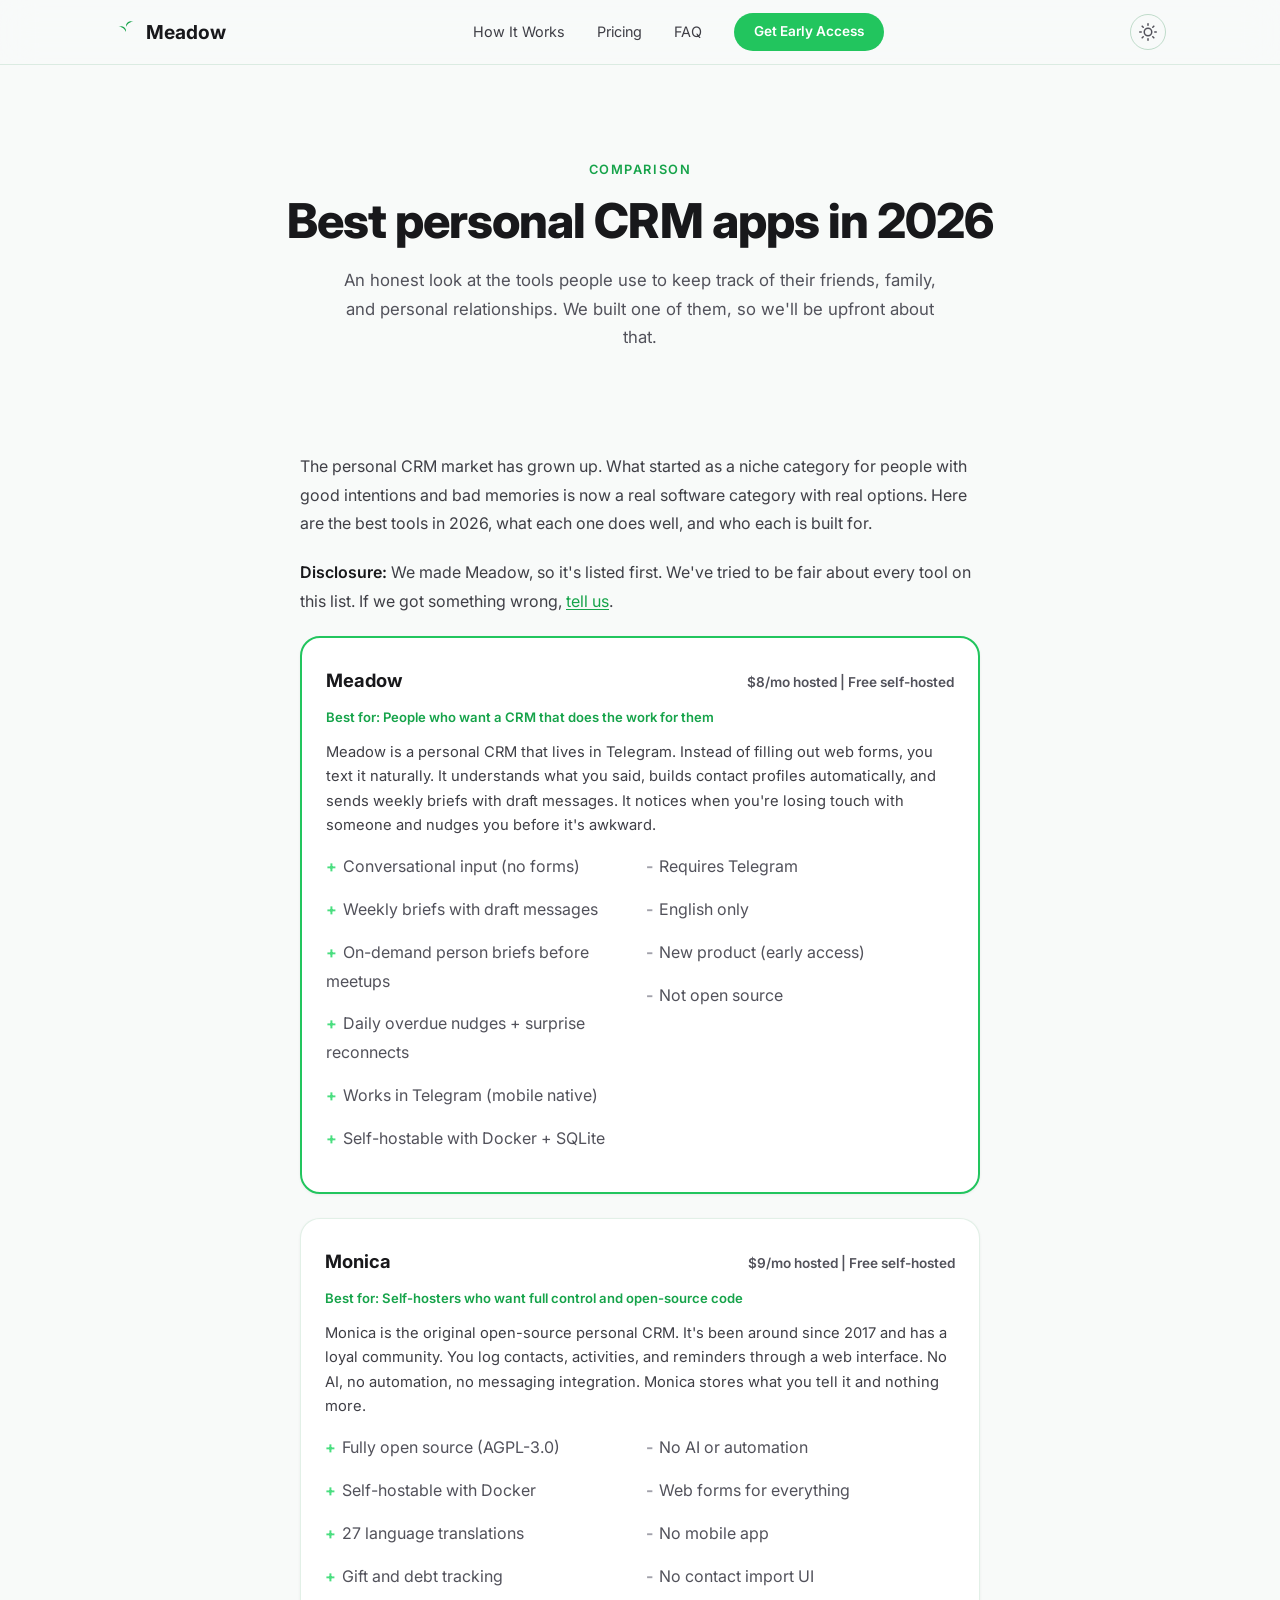
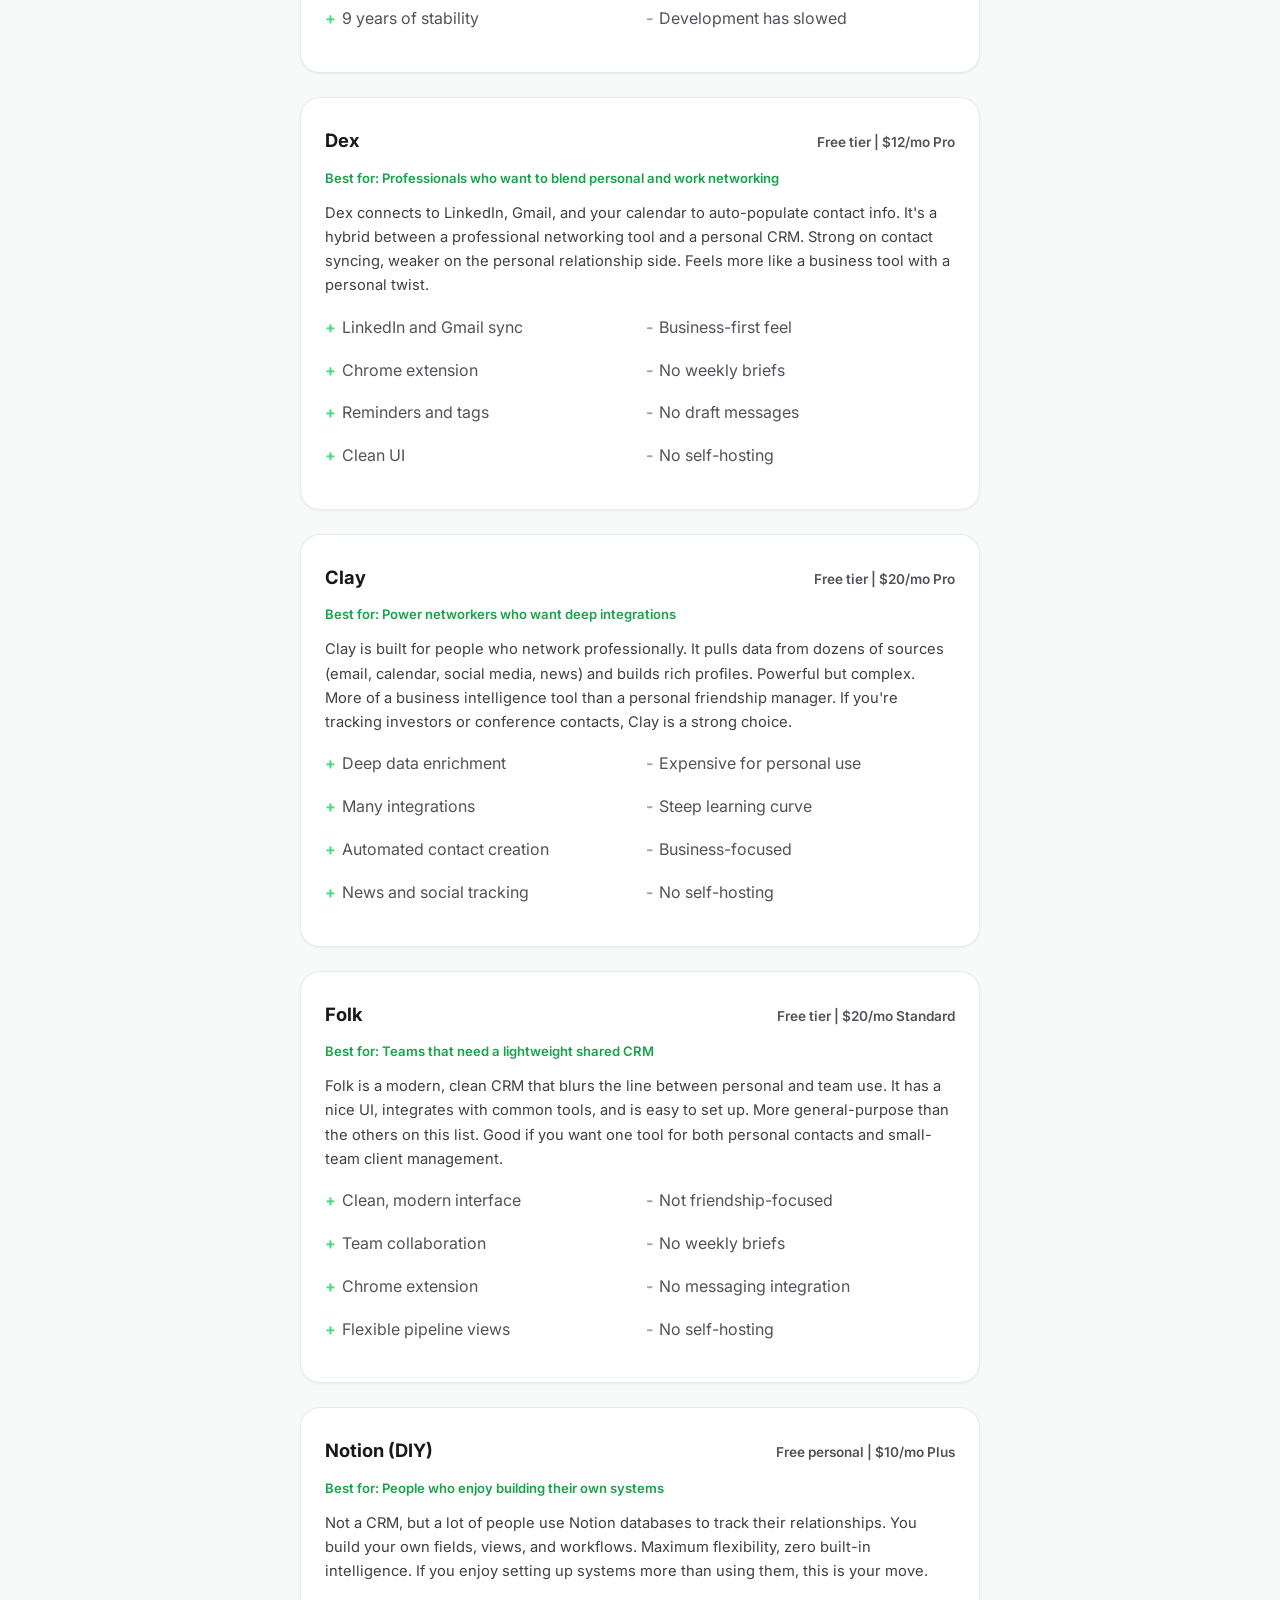
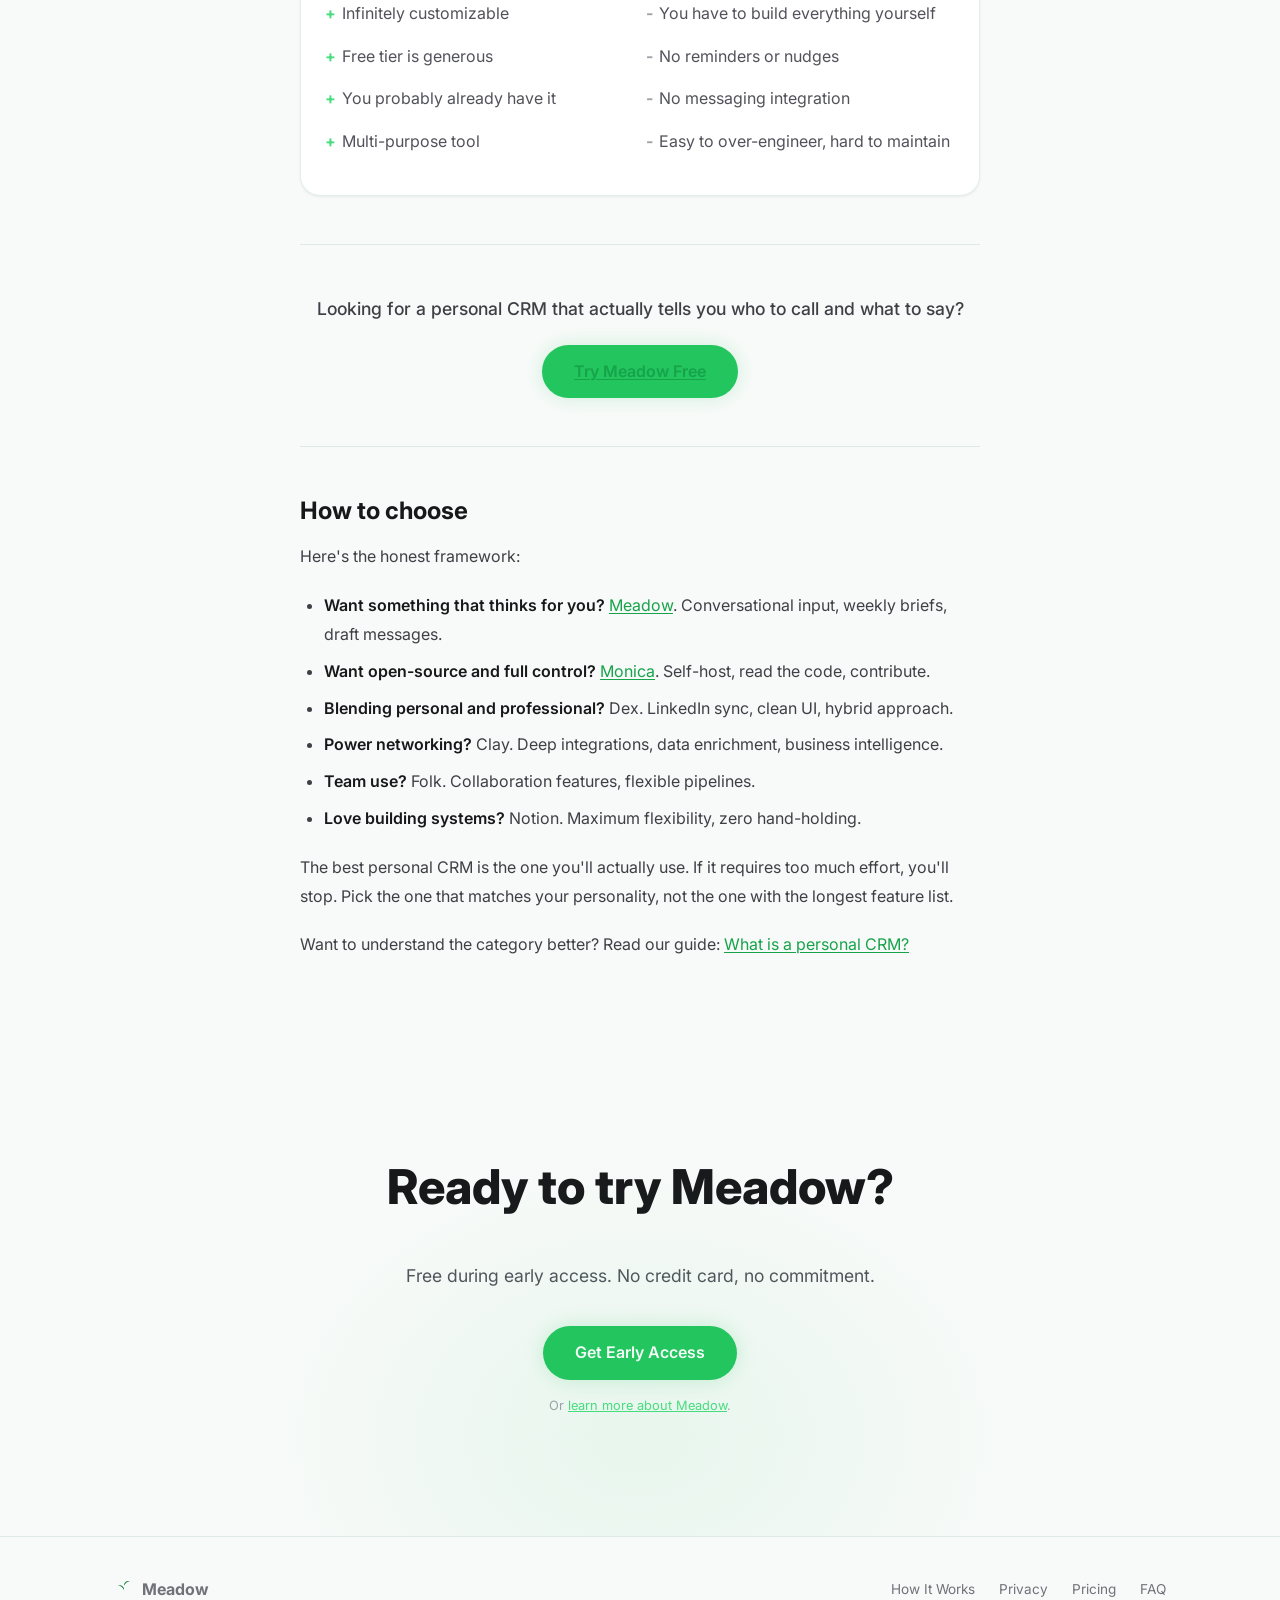
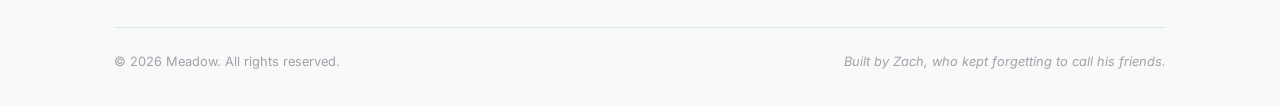
==== commit c166dce4: "Update landing page" ====
--- a/best-personal-crm.html
+++ b/best-personal-crm.html
@@ -107,7 +107,8 @@
               <ul>
                 <li>Conversational input (no forms)</li>
                 <li>Weekly briefs with draft messages</li>
-                <li>Daily overdue nudges</li>
+                <li>On-demand person briefs before meetups</li>
+                <li>Daily overdue nudges + surprise reconnects</li>
                 <li>Works in Telegram (mobile native)</li>
                 <li>Self-hostable with Docker + SQLite</li>
               </ul>
